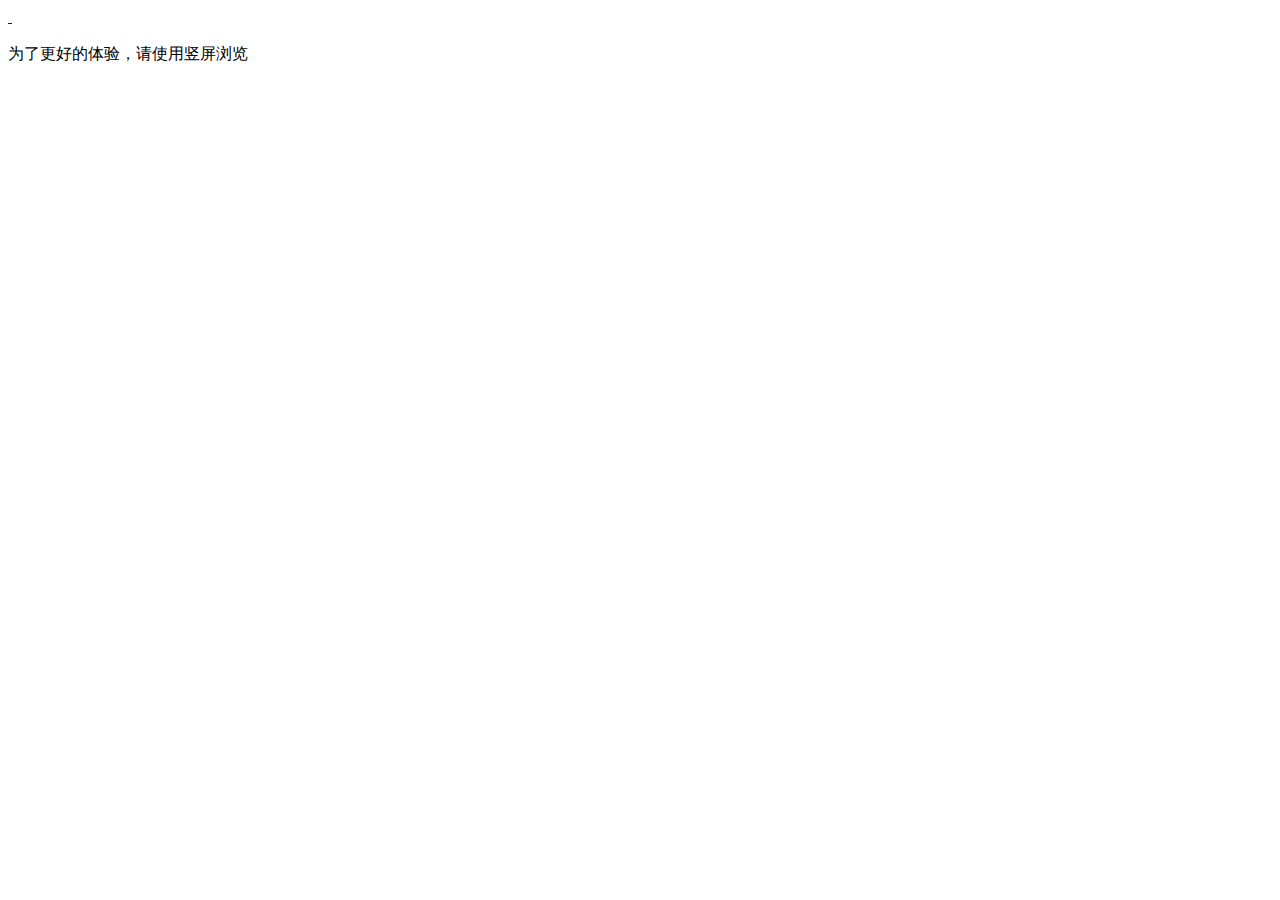
==== index.html @ 2ab7527e "no message" ====
<!DOCTYPE HTML>
<html>
<head>
	<title>Berluti</title>
	<meta http-equiv="Content-Type" content="text/html; charset=utf-8">
	<meta name="format-detection" content="telephone=no">
	<!--禁用手机号码链接(for iPhone)-->
	<meta name="viewport" content="width=device-width,initial-scale=1.0,user-scalable=0,minimum-scale=1.0,maximum-scale=1.0,minimal-ui" />
	<!--自适应设备宽度-->
	<meta name="apple-mobile-web-app-status-bar-style" content="black">
	<!--控制全屏时顶部状态栏的外，默认白色-->
	<meta name="apple-mobile-web-app-capable" content="yes" />
	<meta name="Keywords" content="">
	<meta name="Description" content="...">

   

	<link rel="stylesheet" type="text/css" href="css/reset.css" />
	<link rel="stylesheet" type="text/css" href="css/style.css" />

    <script type="text/javascript" src="js/jquery.js"></script>
    <script type="text/javascript" src="js/PxLoader.js"></script>
    <script type="text/javascript" src="https://res.wx.qq.com/open/js/jweixin-1.0.0.js"></script>


</head>
<body>


<div class="page">
    <div class="con">
        <a href="javascript:;" class="logo">
            <img src="" sourcesrc="img/logo.png" width="100%" />
        </a>

        <a href="start.html" class="orderBtn">
            <img src="" sourcesrc="img/orderBtn.jpg" width="100%" />
        </a>
    </div>
    <img src="" sourcesrc="img/indexBg.jpg" class="bg" />
</div>


<script type="text/javascript" src="js/public.js"></script>
<script type="text/javascript" src="js/loading.js"></script>
<script type="text/javascript">
    loading(LoadingImg);
</script>


<!-- 横屏代码 -->
<div id="orientLayer" class="mod-orient-layer">
    <div class="mod-orient-layer__content">
        <i class="icon mod-orient-layer__icon-orient"></i>
        <div class="mod-orient-layer__desc">为了更好的体验，请使用竖屏浏览</div>
    </div>
</div>


</body>
</html>
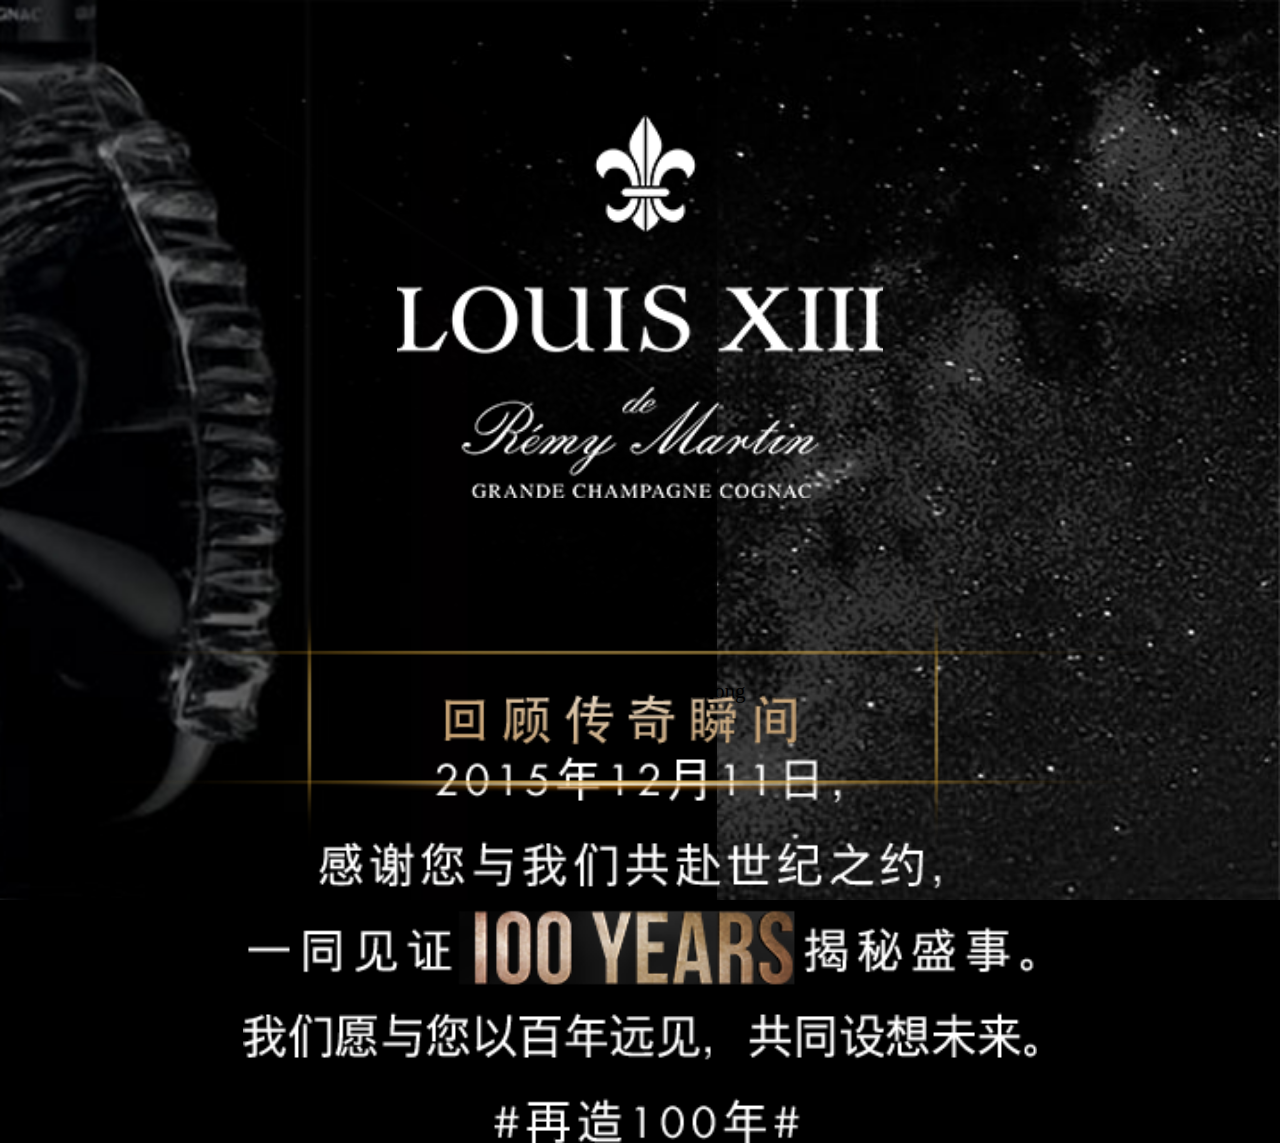
==== commit 86127750: "no message" ====
--- a/index.html
+++ b/index.html
@@ -1,61 +1 @@
-<!DOCTYPE HTML>
-<html>
-<head>
-	<title>Berluti</title>
-	<meta http-equiv="Content-Type" content="text/html; charset=utf-8">
-	<meta name="format-detection" content="telephone=no">
-	<!--禁用手机号码链接(for iPhone)-->
-	<meta name="viewport" content="width=device-width,initial-scale=1.0,user-scalable=0,minimum-scale=1.0,maximum-scale=1.0,minimal-ui" />
-	<!--自适应设备宽度-->
-	<meta name="apple-mobile-web-app-status-bar-style" content="black">
-	<!--控制全屏时顶部状态栏的外，默认白色-->
-	<meta name="apple-mobile-web-app-capable" content="yes" />
-	<meta name="Keywords" content="">
-	<meta name="Description" content="...">
-
-   
-
-	<link rel="stylesheet" type="text/css" href="css/reset.css" />
-	<link rel="stylesheet" type="text/css" href="css/style.css" />
-
-    <script type="text/javascript" src="js/jquery.js"></script>
-    <script type="text/javascript" src="js/PxLoader.js"></script>
-    <script type="text/javascript" src="https://res.wx.qq.com/open/js/jweixin-1.0.0.js"></script>
-
-
-</head>
-<body>
-
-
-<div class="page">
-    <div class="con">
-        <a href="javascript:;" class="logo">
-            <img src="" sourcesrc="img/logo.png" width="100%" />
-        </a>
-
-        <a href="start.html" class="orderBtn">
-            <img src="" sourcesrc="img/orderBtn.jpg" width="100%" />
-        </a>
-    </div>
-    <img src="" sourcesrc="img/indexBg.jpg" class="bg" />
-</div>
-
-
-<script type="text/javascript" src="js/public.js"></script>
-<script type="text/javascript" src="js/loading.js"></script>
-<script type="text/javascript">
-    loading(LoadingImg);
-</script>
-
-
-<!-- 横屏代码 -->
-<div id="orientLayer" class="mod-orient-layer">
-    <div class="mod-orient-layer__content">
-        <i class="icon mod-orient-layer__icon-orient"></i>
-        <div class="mod-orient-layer__desc">为了更好的体验，请使用竖屏浏览</div>
-    </div>
-</div>
-
-
-</body>
-</html>
+<!DOCTYPE HTML><html><head><title>路易十三瓶中世纪</title><meta http-equiv=Content-Type content="text/html; charset=utf-8"><meta name=format-detection content="telephone=no"><meta name=viewport content="width=device-width,initial-scale=1.0,user-scalable=0,minimum-scale=1.0,maximum-scale=1.0,minimal-ui"><meta name=apple-mobile-web-app-status-bar-style content=black><meta name=apple-mobile-web-app-capable content=yes><meta name=Keywords><meta name=Description content=...><link rel=stylesheet type=text/css href=css/all.min.css><script type=text/javascript src=js/main.min.js></script></head><body><div id=dreambox><div class=bottle></div><div class=page><a href=javascript:; class=logo><img src=img/logo.png width=100%></a><div class=name>亲爱的Mr.Andrew Kong</div><div class=slogan><img src=img/slogan.png></div><a href=gallery.html class="btn review_btn"><img src=img/review_btn.png width=100%></a></div></div><div id=orientLayer class=mod-orient-layer><div class=mod-orient-layer__content><i class="icon mod-orient-layer__icon-orient"></i><div class=mod-orient-layer__desc>为了更好的体验，请使用竖屏浏览</div></div></div></body></html>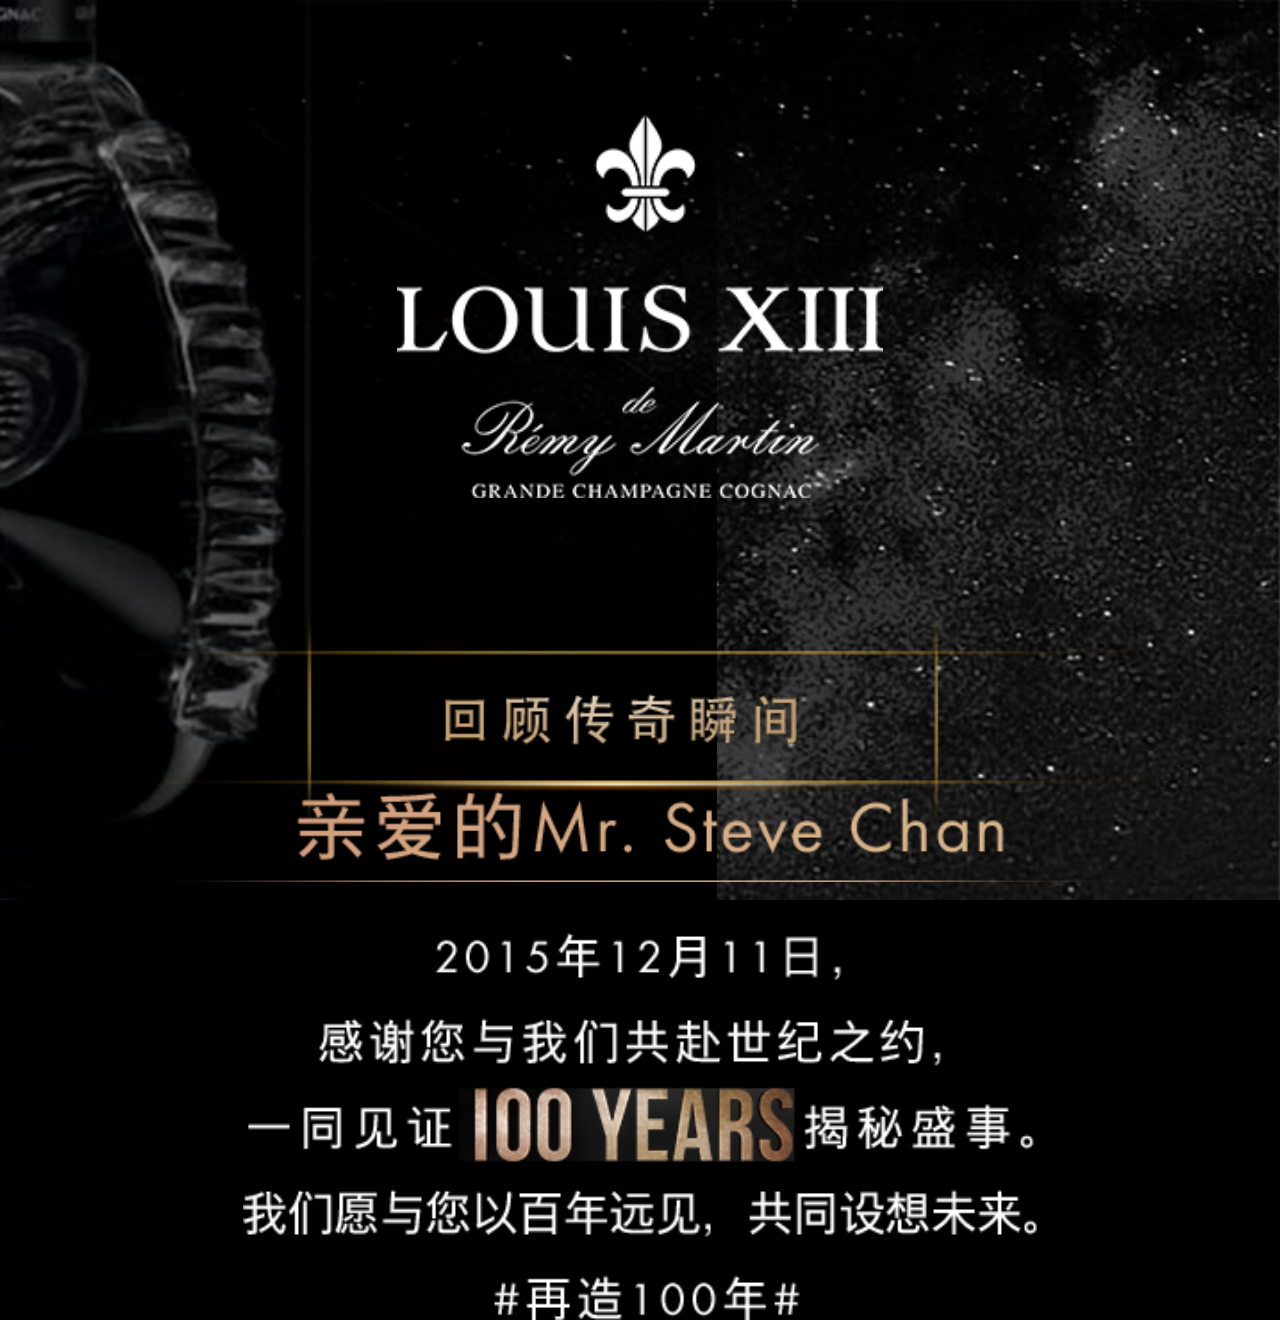
==== commit c82e0984: "no message" ====
--- a/index.html
+++ b/index.html
@@ -1 +1 @@
-<!DOCTYPE HTML><html><head><title>路易十三瓶中世纪</title><meta http-equiv=Content-Type content="text/html; charset=utf-8"><meta name=format-detection content="telephone=no"><meta name=viewport content="width=device-width,initial-scale=1.0,user-scalable=0,minimum-scale=1.0,maximum-scale=1.0,minimal-ui"><meta name=apple-mobile-web-app-status-bar-style content=black><meta name=apple-mobile-web-app-capable content=yes><meta name=Keywords><meta name=Description content=...><link rel=stylesheet type=text/css href=css/all.min.css><script type=text/javascript src=js/main.min.js></script></head><body><div id=dreambox><div class=bottle></div><div class=page><a href=javascript:; class=logo><img src=img/logo.png width=100%></a><div class=name>亲爱的Mr.Andrew Kong</div><div class=slogan><img src=img/slogan.png></div><a href=gallery.html class="btn review_btn"><img src=img/review_btn.png width=100%></a></div></div><div id=orientLayer class=mod-orient-layer><div class=mod-orient-layer__content><i class="icon mod-orient-layer__icon-orient"></i><div class=mod-orient-layer__desc>为了更好的体验，请使用竖屏浏览</div></div></div></body></html>+<!DOCTYPE HTML><html><head><title>路易十三瓶中世纪</title><meta http-equiv=Content-Type content="text/html; charset=utf-8"><meta name=format-detection content="telephone=no"><meta name=viewport content="width=device-width,initial-scale=1.0,user-scalable=0,minimum-scale=1.0,maximum-scale=1.0,minimal-ui"><meta name=apple-mobile-web-app-status-bar-style content=black><meta name=apple-mobile-web-app-capable content=yes><meta name=Keywords><meta name=Description content=...><link rel=stylesheet type=text/css href=css/all.min.css><script type=text/javascript src=js/main.min.js></script></head><body><div id=dreambox><div class=bottle></div><div class=page><a href=javascript:; class=logo><img src=img/logo.png width=100%></a><div class=name><img src=img/name/name_1.png width=100%></div><div class=slogan><img src=img/slogan.png></div><a href=gallery.html class="btn review_btn"><img src=img/review_btn.png width=100%></a></div></div><div id=orientLayer class=mod-orient-layer><div class=mod-orient-layer__content><i class="icon mod-orient-layer__icon-orient"></i><div class=mod-orient-layer__desc>为了更好的体验，请使用竖屏浏览</div></div></div></body></html>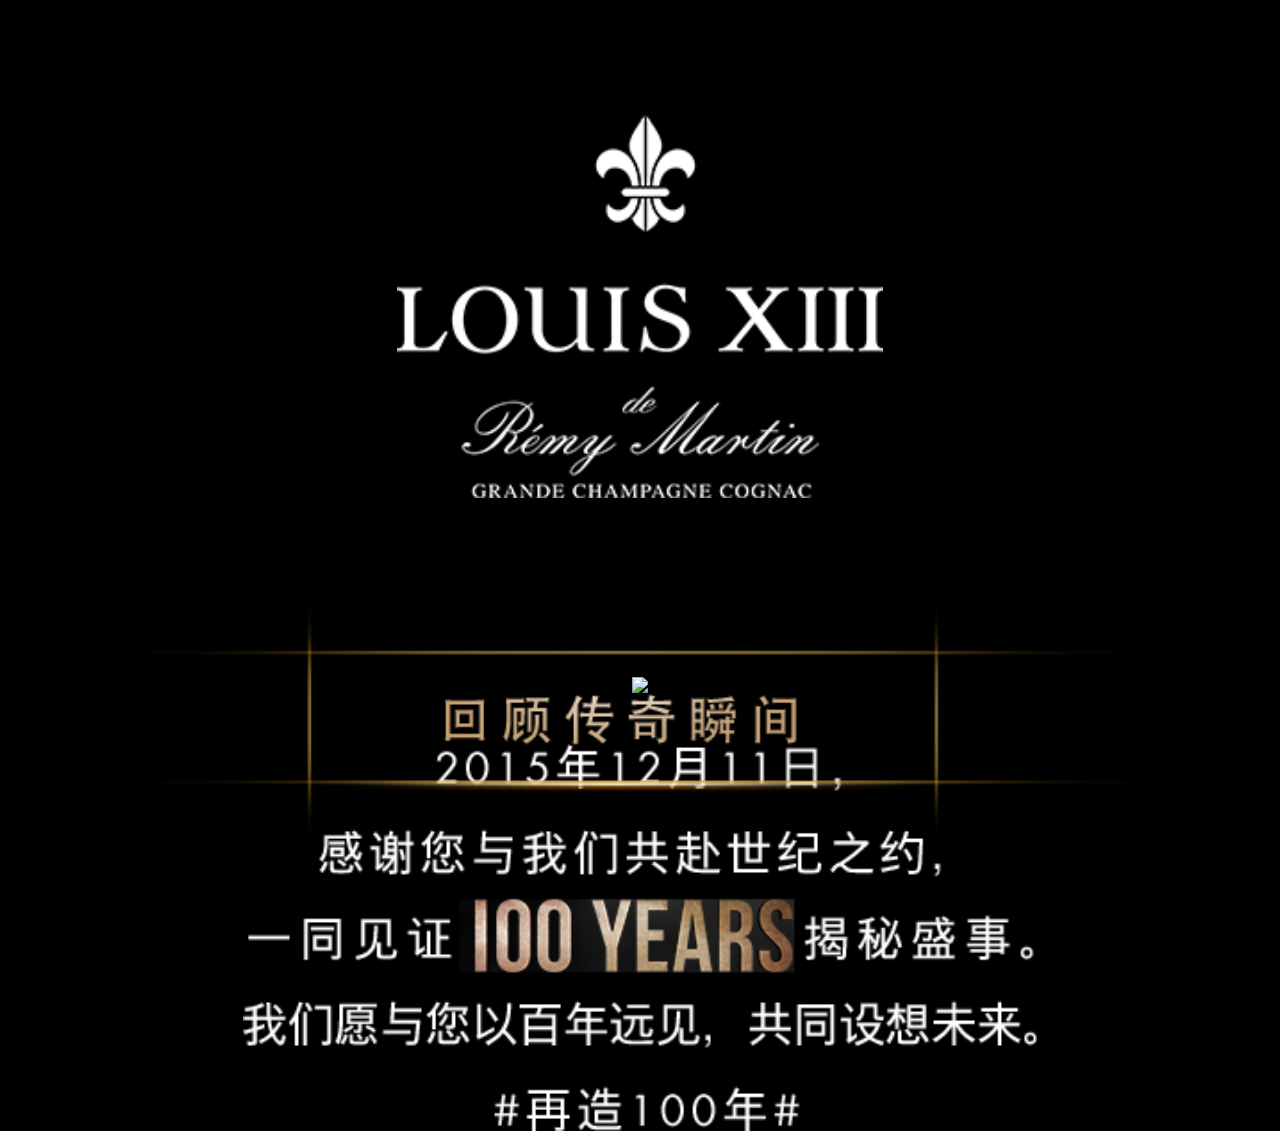
==== commit b2a4bf85: "no message" ====
--- a/index.html
+++ b/index.html
@@ -1 +1,4 @@
-<!DOCTYPE HTML><html><head><title>路易十三瓶中世纪</title><meta http-equiv=Content-Type content="text/html; charset=utf-8"><meta name=format-detection content="telephone=no"><meta name=viewport content="width=device-width,initial-scale=1.0,user-scalable=0,minimum-scale=1.0,maximum-scale=1.0,minimal-ui"><meta name=apple-mobile-web-app-status-bar-style content=black><meta name=apple-mobile-web-app-capable content=yes><meta name=Keywords><meta name=Description content=...><link rel=stylesheet type=text/css href=css/all.min.css><script type=text/javascript src=js/main.min.js></script></head><body><div id=dreambox><div class=bottle></div><div class=page><a href=javascript:; class=logo><img src=img/logo.png width=100%></a><div class=name><img src=img/name/name_1.png width=100%></div><div class=slogan><img src=img/slogan.png></div><a href=gallery.html class="btn review_btn"><img src=img/review_btn.png width=100%></a></div></div><div id=orientLayer class=mod-orient-layer><div class=mod-orient-layer__content><i class="icon mod-orient-layer__icon-orient"></i><div class=mod-orient-layer__desc>为了更好的体验，请使用竖屏浏览</div></div></div></body></html>+<!DOCTYPE HTML><html><head><title>路易十三瓶中世纪</title><meta http-equiv=Content-Type content="text/html; charset=utf-8"><meta name=format-detection content="telephone=no"><meta name=viewport content="width=device-width,initial-scale=1.0,user-scalable=0,minimum-scale=1.0,maximum-scale=1.0,minimal-ui"><meta name=apple-mobile-web-app-status-bar-style content=black><meta name=apple-mobile-web-app-capable content=yes><meta name=Keywords><meta name=Description content=...><link rel=stylesheet type=text/css href=css/all.min.css><script type=text/javascript src=js/main.min.js></script></head><body><div id=dreambox><div class=page><a href=javascript:; class=logo><img src=img/logo.png width=100%></a><div class=name><img width=100%></div><div class=slogan><img src=img/slogan.png></div><a href=gallery.html class="btn review_btn"><img src=img/review_btn.png width=100%></a></div></div><script type=text/javascript>
+    $(".name img").attr("src", "img/name/name_"+cid+".png");
+    $(".review_btn").attr("href", "gallery.html?id="+cid);
+</script><div id=orientLayer class=mod-orient-layer><div class=mod-orient-layer__content><i class="icon mod-orient-layer__icon-orient"></i><div class=mod-orient-layer__desc>为了更好的体验，请使用竖屏浏览</div></div></div></body></html>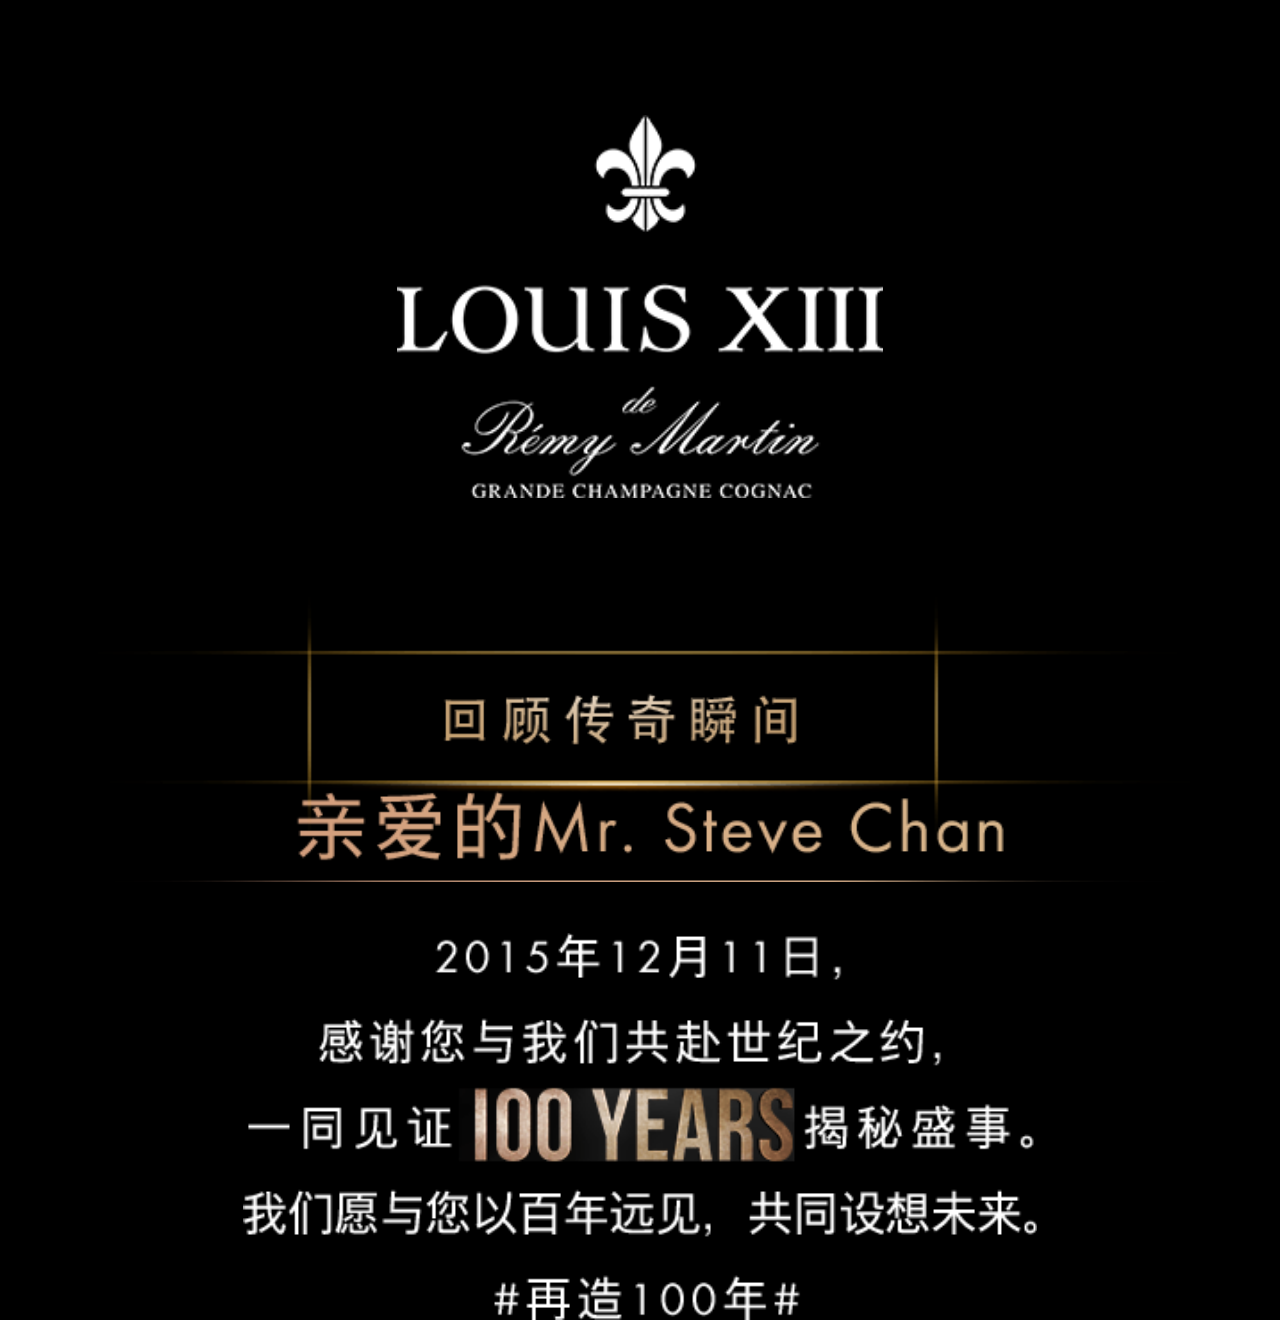
==== commit 65ce643b: "no message" ====
--- a/index.html
+++ b/index.html
@@ -1,4 +1,12 @@
-<!DOCTYPE HTML><html><head><title>路易十三瓶中世纪</title><meta http-equiv=Content-Type content="text/html; charset=utf-8"><meta name=format-detection content="telephone=no"><meta name=viewport content="width=device-width,initial-scale=1.0,user-scalable=0,minimum-scale=1.0,maximum-scale=1.0,minimal-ui"><meta name=apple-mobile-web-app-status-bar-style content=black><meta name=apple-mobile-web-app-capable content=yes><meta name=Keywords><meta name=Description content=...><link rel=stylesheet type=text/css href=css/all.min.css><script type=text/javascript src=js/main.min.js></script></head><body><div id=dreambox><div class=page><a href=javascript:; class=logo><img src=img/logo.png width=100%></a><div class=name><img width=100%></div><div class=slogan><img src=img/slogan.png></div><a href=gallery.html class="btn review_btn"><img src=img/review_btn.png width=100%></a></div></div><script type=text/javascript>
+<!DOCTYPE HTML><html><head><title>路易十三瓶中世纪</title><meta http-equiv=Content-Type content="text/html; charset=utf-8"><meta name=format-detection content="telephone=no"><meta name=viewport content="width=device-width,initial-scale=1.0,user-scalable=0,minimum-scale=1.0,maximum-scale=1.0,minimal-ui"><meta name=apple-mobile-web-app-status-bar-style content=black><meta name=apple-mobile-web-app-capable content=yes><meta name=Keywords><meta name=Description content=...><link rel=stylesheet type=text/css href=css/all.min.css><script type=text/javascript src=js/main.min.js></script><script>
+    var _hmt = _hmt || [];
+    (function() {
+      var hm = document.createElement("script");
+      hm.src = "//hm.baidu.com/hm.js?5a7c19b688ddbacafd34e873f2d727a2";
+      var s = document.getElementsByTagName("script")[0]; 
+      s.parentNode.insertBefore(hm, s);
+    })();
+    </script></head><body><div id=dreambox><div class=page><a href=javascript:; class=logo><img src=img/logo.png width=100%></a><div class=name><img width=100%></div><div class=slogan><img src=img/slogan.png></div><a href=gallery.html class="btn review_btn"><img src=img/review_btn.png width=100%></a></div></div><script type=text/javascript>
     $(".name img").attr("src", "img/name/name_"+cid+".png");
     $(".review_btn").attr("href", "gallery.html?id="+cid);
 </script><div id=orientLayer class=mod-orient-layer><div class=mod-orient-layer__content><i class="icon mod-orient-layer__icon-orient"></i><div class=mod-orient-layer__desc>为了更好的体验，请使用竖屏浏览</div></div></div></body></html>